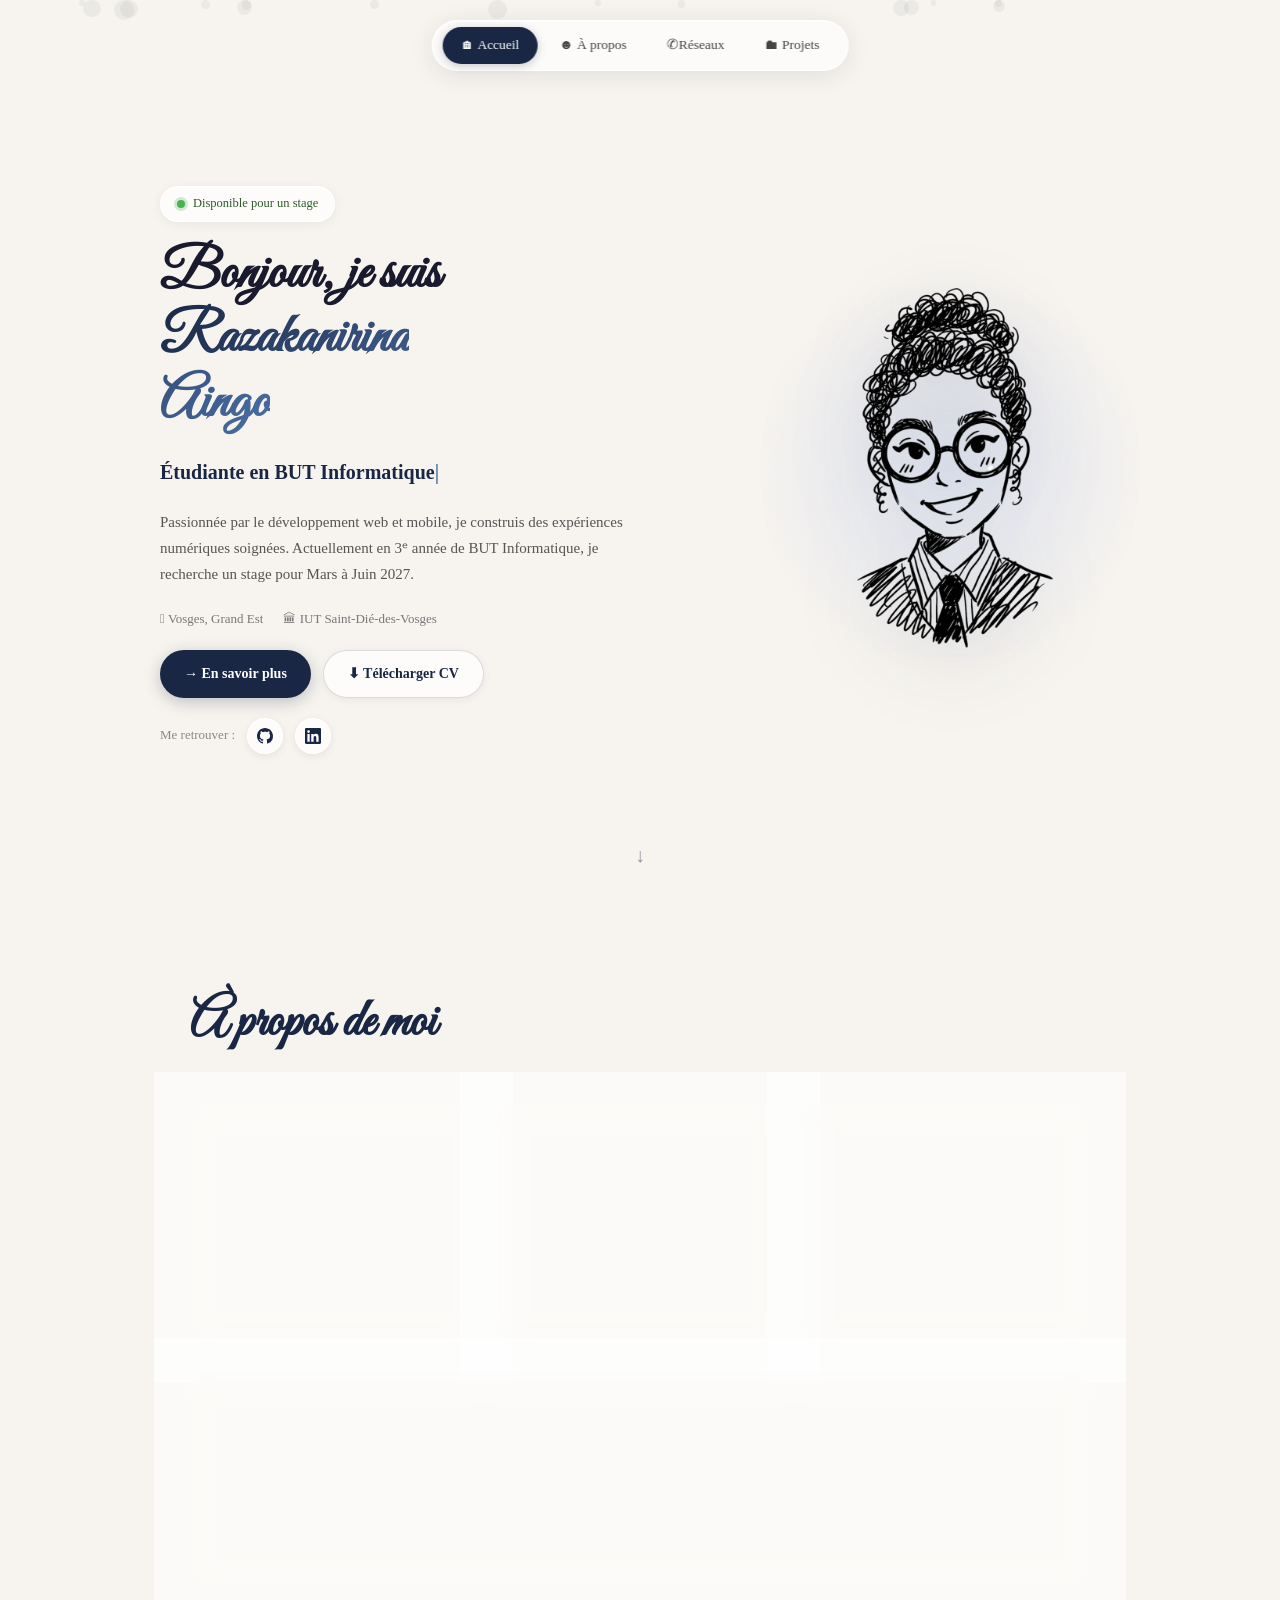
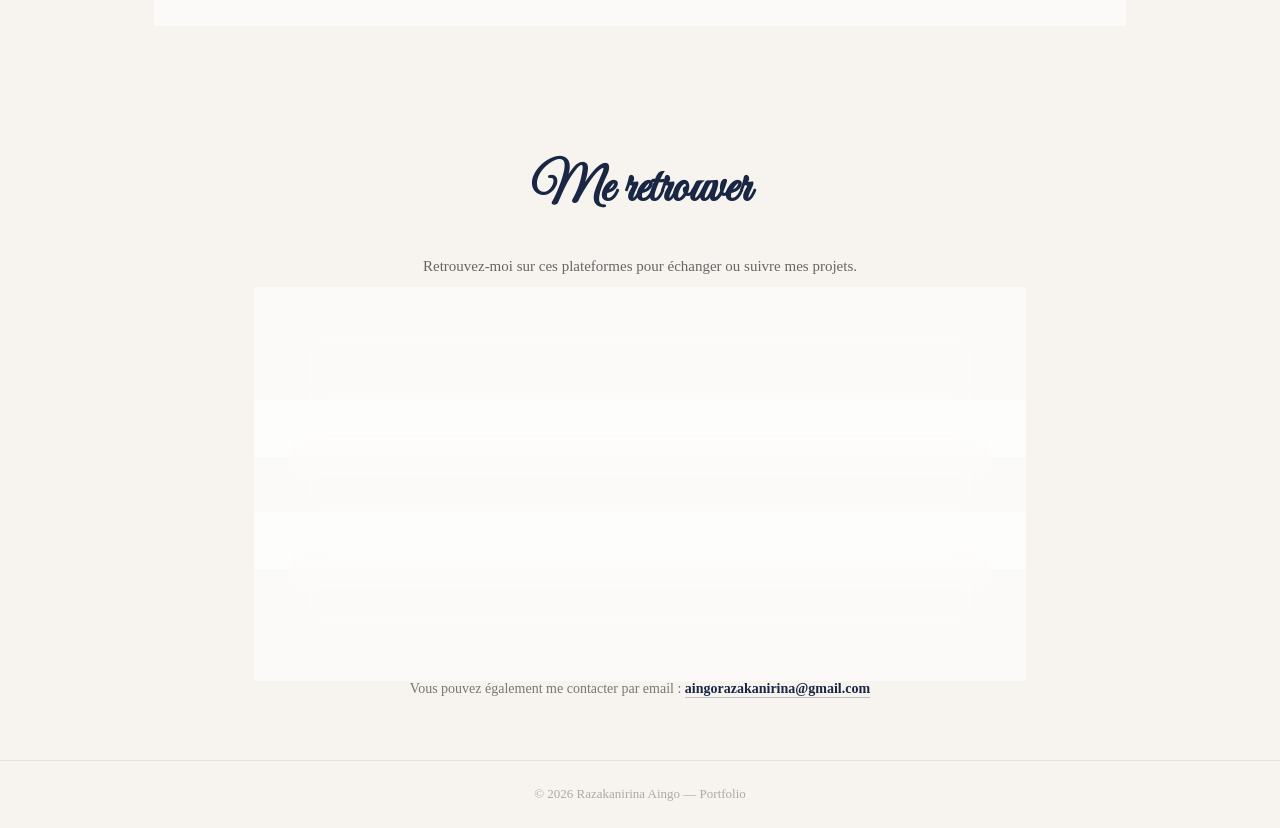
==== index.html @ 1330f1af "first commit" ====
<!DOCTYPE html>
<html lang="fr">
<head>
  <meta charset="UTF-8" />
  <meta name="viewport" content="width=device-width, initial-scale=1.0" />
  <title>Portfolio – Razakanirina Aingo</title>
  <link rel="preconnect" href="https://fonts.googleapis.com" />
  <link rel="preconnect" href="https://fonts.gstatic.com" crossorigin />
  <link href="https://fonts.googleapis.com/css2?family=Great+Vibes&family=Inter:wght@300;400;500;600;700;800&display=swap" rel="stylesheet" />
  <link rel="stylesheet" href="./style.css" />
</head>
<body>


  <!-- ======= NAVBAR pill centrée ======= -->
  <header class="navbar" id="navbar">
    <nav class="nav-pill">
      <a href="#hero"          class="nav-link active">🏠︎ Accueil</a>
      <a href="#presentation"  class="nav-link">☻ À propos</a>
      <a href="#reseaux"   class="nav-link">✆Réseaux</a>
      <a href="projets.html" class="nav-link">🖿 Projets</a>
    </nav>
  </header>

  <!-- ======= HERO ======= -->
  <section class="hero" id="hero">
    <div class="hero-particles" aria-hidden="true"></div>

    <!-- Colonne gauche : texte -->
    <div class="hero-left">
      <div class="hero-badge">
        <span class="badge-dot"></span>
        Disponible pour un stage
      </div>

      <h1 class="hero-title">
        Bonjour, je suis<br>
        <span class="hero-name-highlight">Razakanirina<br>Aingo</span>
      </h1>

      <p class="hero-role">Étudiante en BUT Informatique<span class="cursor-blink">|</span></p>

      <p class="hero-desc">
        Passionnée par le développement web et mobile, je construis des expériences
        numériques soignées. Actuellement en 3ᵉ année de BUT Informatique, je recherche un
        stage pour Mars à Juin 2027.
      </p>

      <div class="hero-meta">
        <span>𖡡 Vosges, Grand Est</span>
        <span>🏛 IUT Saint-Dié-des-Vosges</span>
      </div>

      <div class="hero-actions">
        <a href="#presentation" class="btn btn-primary">→ En savoir plus</a>
        <a href="Aingo_Razakanirina-CV.pdf"  class="btn btn-secondary" download>⬇ Télécharger CV</a>
      </div>

      <div class="hero-socials">
        <span class="socials-label">Me retrouver :</span>
        <a href="https://github.com/" target="_blank" rel="noopener noreferrer" class="social-link" aria-label="GitHub">
          <svg viewBox="0 0 24 24" fill="currentColor"><path d="M12 0C5.37 0 0 5.37 0 12c0 5.31 3.435 9.795 8.205 11.385.6.105.825-.255.825-.57 0-.285-.015-1.23-.015-2.235-3.015.555-3.795-.735-4.035-1.41-.135-.345-.72-1.41-1.23-1.695-.42-.225-1.02-.78-.015-.795.945-.015 1.62.87 1.845 1.23 1.08 1.815 2.805 1.305 3.495.99.105-.78.42-1.305.765-1.605-2.67-.3-5.46-1.335-5.46-5.925 0-1.305.465-2.385 1.23-3.225-.12-.3-.54-1.53.12-3.18 0 0 1.005-.315 3.3 1.23.96-.27 1.98-.405 3-.405s2.04.135 3 .405c2.295-1.56 3.3-1.23 3.3-1.23.66 1.65.24 2.88.12 3.18.765.84 1.23 1.905 1.23 3.225 0 4.605-2.805 5.625-5.475 5.925.435.375.81 1.095.81 2.22 0 1.605-.015 2.895-.015 3.3 0 .315.225.69.825.57A12.02 12.02 0 0 0 24 12c0-6.63-5.37-12-12-12z"/></svg>
        </a>
        <a href="https://www.linkedin.com/" target="_blank" rel="noopener noreferrer" class="social-link" aria-label="LinkedIn">
          <svg viewBox="0 0 24 24" fill="currentColor"><path d="M20.447 20.452h-3.554v-5.569c0-1.328-.027-3.037-1.852-3.037-1.853 0-2.136 1.445-2.136 2.939v5.667H9.351V9h3.414v1.561h.046c.477-.9 1.637-1.85 3.37-1.85 3.601 0 4.267 2.37 4.267 5.455v6.286zM5.337 7.433a2.062 2.062 0 0 1-2.063-2.065 2.064 2.064 0 1 1 2.063 2.065zm1.782 13.019H3.555V9h3.564v11.452zM22.225 0H1.771C.792 0 0 .774 0 1.729v20.542C0 23.227.792 24 1.771 24h20.451C23.2 24 24 23.227 24 22.271V1.729C24 .774 23.2 0 22.222 0h.003z"/></svg>
        </a>
      </div>
    </div>

    <!-- Colonne droite : illustration -->
    <div class="hero-right">
      <div class="hero-illustration">
        <div class="illustration-glow"></div>
        <img
          src="assets/images/avatar.png"
          alt="Illustration de Razakanirina Aingo"
          class="hero-img"
          onerror="this.style.display='none'; document.querySelector('.illustration-fallback').style.display='flex';"
        />
        <div class="illustration-fallback">
          <span>R</span>
        </div>
      </div>
    </div>

    <!-- Flèche scroll -->
    <a href="#presentation" class="hero-scroll-cta" aria-label="Défiler vers la présentation">↓</a>
  </section>

  <!-- ======= PRÉSENTATION ======= -->
  <section class="section-presentation" id="presentation">
    <div class="section-inner reveal">
      <h2 class="section-title">À propos de moi</h2>
      <div class="about-grid">
        <div class="about-card glass">
          <div class="about-card-icon">🕮</div>
          <h3>Formation</h3>
          <p>3ᵉ année de BUT Informatique à l'IUT de Saint-Dié-des-Vosges. Je recherche un stage pour Mars à Juin 2027.</p>
        </div>
        <div class="about-card glass">
          <div class="about-card-icon">🖳</div>
          <h3>Tech</h3>
          <p>PHP · Symfony · MySQL · Docker · Kotlin · JavaScript · Flutter · Java · Git</p>
        </div>
        <div class="about-card glass">
          <div class="about-card-icon">☆</div>
          <h3>Passions</h3>
          <p>Musique, danse, lecture et créations au crochet. La créativité que j'exprime dans mes loisirs nourrit aussi mon approche du dev.</p>
        </div>
      </div>

      <div class="about-text glass">
        <p>
          Je suis une jeune étudiante qui a décidé de poursuivre ses études dans le domaine de
          l'Informatique et de suivre le cursus BUT (3 ans). Ce choix découle surtout d'une envie
          de découvrir ce domaine intriguant et fascinant à la fois.
        </p>
        <p>
          En effet, c'est la principale source des différentes évolutions que l'on observe aujourd'hui.
          Maîtriser l'informatique représente pour moi un précieux avantage. Professionnellement,
          j'envisage de m'orienter dans le développement web en y améliorant mes compétences
          au cours des années de BUT.
        </p>
      </div>
    </div>
  </section>

    <!-- ======= RÉSEAUX ======= -->
  <section class="section-reseaux" id="reseaux">
    <div class="reseaux-inner reveal">

      <h2 class="section-title">Me retrouver</h2>
      <p class="reseaux-subtitle">Retrouvez-moi sur ces plateformes pour échanger ou suivre mes projets.</p>

      <div class="reseaux-grid">

        <!-- GitHub -->
        <a href="https://github.com/Razaka153-Nirina" class="reseau-card glass" target="_blank" rel="noopener" aria-label="GitHub">
          <div class="reseau-icon">
            <svg viewBox="0 0 24 24" fill="currentColor"><path d="M12 0C5.37 0 0 5.37 0 12c0 5.31 3.435 9.795 8.205 11.385.6.105.825-.255.825-.57 0-.285-.015-1.23-.015-2.235-3.015.555-3.795-.735-4.035-1.41-.135-.345-.72-1.41-1.23-1.695-.42-.225-1.02-.78-.015-.795.945-.015 1.62.87 1.845 1.23 1.08 1.815 2.805 1.305 3.495.99.105-.78.42-1.305.765-1.605-2.67-.3-5.46-1.335-5.46-5.925 0-1.305.465-2.385 1.23-3.225-.12-.3-.54-1.53.12-3.18 0 0 1.005-.315 3.3 1.23.96-.27 1.98-.405 3-.405s2.04.135 3 .405c2.295-1.56 3.3-1.23 3.3-1.23.66 1.65.24 2.88.12 3.18.765.84 1.23 1.905 1.23 3.225 0 4.605-2.805 5.625-5.475 5.925.435.375.81 1.095.81 2.22 0 1.605-.015 2.895-.015 3.3 0 .315.225.69.825.57A12.02 12.02 0 0 0 24 12c0-6.63-5.37-12-12-12z"/></svg>
          </div>
          <div class="reseau-info">
            <span class="reseau-name">GitHub</span>
            <span class="reseau-desc">Mes projets &amp; contributions open source</span>
          </div>
          <span class="reseau-arrow">→</span>
        </a>

        <!-- LinkedIn -->
        <a href="https://www.linkedin.com/in/aingo-razakanirina-4468b132b/" class="reseau-card glass" target="_blank" rel="noopener" aria-label="LinkedIn">
          <div class="reseau-icon reseau-icon--linkedin">
            <svg viewBox="0 0 24 24" fill="currentColor"><path d="M20.447 20.452h-3.554v-5.569c0-1.328-.027-3.037-1.852-3.037-1.853 0-2.136 1.445-2.136 2.939v5.667H9.351V9h3.414v1.561h.046c.477-.9 1.637-1.85 3.37-1.85 3.601 0 4.267 2.37 4.267 5.455v6.286zM5.337 7.433a2.062 2.062 0 0 1-2.063-2.065 2.064 2.064 0 1 1 2.063 2.065zm1.782 13.019H3.555V9h3.564v11.452zM22.225 0H1.771C.792 0 0 .774 0 1.729v20.542C0 23.227.792 24 1.771 24h20.451C23.2 24 24 23.227 24 22.271V1.729C24 .774 23.2 0 22.222 0h.003z"/></svg>
          </div>
          <div class="reseau-info">
            <span class="reseau-name">LinkedIn</span>
            <span class="reseau-desc">Mon parcours professionnel </span>
          </div>
          <span class="reseau-arrow">→</span>
        </a>

        <!-- Youtube -->
        <a href="https://www.youtube.com/@aingorazaka" class="reseau-card glass" target="_blank" rel="noopener" aria-label="Youtube">
          <div class="reseau-icon reseau-icon--youtube">
            <svg viewBox="0 0 24 24" fill="currentColor"><path d="M23.498 6.186a3.016 3.016 0 0 0-2.122-2.135C19.505 3.5 12 3.5 12 3.5s-7.505 0-9.376.551A3.016 3.016 0 0 0 .502 6.186 31.35 31.35 0 0 0 0 12a31.35 31.35 0 0 0 .502 5.814 3.016 3.016 0 0 0 2.122 2.135C4.495 20.5 12 20.5 12 20.5s7.505 0 9.376-.551a3.016 3.016 0 0 0 2.122-2.135A31.35 31.35 0 0 0 24 12a31.35 31.35 0 0 0-.502-5.814zM9.545 15.568V8.432L15.818 12l-6.273 3.568z"></path></svg>
            <span class="reseau-name">Youtube</span>
            <span class="reseau-desc">Mes démos de projets</span>
          </div>
          <span class="reseau-arrow">→</span>
        </a>

      </div>

      <p class="reseaux-contact">
        Vous pouvez également me contacter par email :
        <a href="mailto:aingorazakanirina@gmail.com" class="reseaux-email">aingorazakanirina@gmail.com</a>
      </p>

    </div>
  </section>

  <!-- ======= FOOTER ======= -->
  <footer class="footer">
    <div class="footer-inner">
      <p>&copy; 2026 Razakanirina Aingo — Portfolio</p>
    </div>
  </footer>

  <script src="./main.js"></script>
</body>
</html>
---- style.css ----
/* =============================================
   RESET & BASE
   ============================================= */
*, *::before, *::after { box-sizing: border-box; margin: 0; padding: 0; }

html { scroll-behavior: smooth; }

body {
  font-family: 'Times New Roman', Times, serif;
  background-color: #f7f4ef;
  color: #1a1a2e;
  line-height: 1.7;
  min-height: 100vh;
  overflow-x: hidden;
}

/* =============================================
   NAVBAR — pill centrée glassmorphism
   ============================================= */
.navbar {
  position: fixed;
  top: 20px; left: 50%;
  transform: translateX(-50%);
  z-index: 200;
  animation: nav-appear 0.6s ease 0.2s both;
}

@keyframes nav-appear {
  from { opacity: 0; transform: translateX(-50%) translateY(-12px); }
  to   { opacity: 1; transform: translateX(-50%) translateY(0); }
}

.nav-pill {
  display: flex;
  align-items: center;
  gap: 4px;
  background: rgba(255,255,255,0.65);
  backdrop-filter: blur(16px);
  -webkit-backdrop-filter: blur(16px);
  border: 1px solid rgba(255,255,255,0.8);
  border-radius: 50px;
  padding: 6px 10px;
  box-shadow: 0 4px 24px rgba(26,39,68,0.10),
              0 1px 0 rgba(255,255,255,0.6) inset;
}

.nav-link {
  position: relative;
  color: #444;
  text-decoration: none;
  font-size: 13.5px;
  font-weight: 500;
  padding: 7px 18px;
  border-radius: 40px;
  transition: color 0.2s, background 0.2s;
  white-space: nowrap;
}

.nav-link:hover { color: #1a2744; background: rgba(26,39,68,0.06); }

.nav-link.active {
  background: #1a2744;
  color: #ffffff;
  box-shadow: 0 2px 8px rgba(26,39,68,0.25);
}

/* =============================================
   HERO — deux colonnes
   ============================================= */
.hero {
  position: relative;
  min-height: 100vh;
  display: flex;
  align-items: center;
  justify-content: center;
  gap: 60px;
  padding: 100px 8% 60px;
  z-index: 1;
  overflow: hidden;
}

.hero-particles {
  position: absolute;
  inset: 0;
  pointer-events: none;
  overflow: hidden;
}

.particle {
  position: absolute;
  border-radius: 50%;
  background: rgba(26,39,68,0.05);
  animation: float-p linear infinite;
}

@keyframes float-p {
  0%   { transform: translateY(100vh); opacity: 0; }
  10%  { opacity: 1; }
  90%  { opacity: 1; }
  100% { transform: translateY(-120px); opacity: 0; }
}

/* --- Colonne gauche --- */
.hero-left {
  flex: 1;
  max-width: 560px;
  display: flex;
  flex-direction: column;
  gap: 20px;
  z-index: 1;
}

/* Badge disponible */
.hero-badge {
  display: inline-flex;
  align-items: center;
  gap: 8px;
  background: rgba(255,255,255,0.7);
  backdrop-filter: blur(10px);
  border: 1px solid rgba(255,255,255,0.9);
  border-radius: 40px;
  padding: 6px 16px;
  font-size: 12.5px;
  font-weight: 500;
  color: #2d5a27;
  box-shadow: 0 2px 12px rgba(0,0,0,0.06);
  width: fit-content;
  animation: fade-up 0.7s ease 0.3s both;
}

.badge-dot {
  width: 8px; height: 8px;
  background: #4caf50;
  border-radius: 50%;
  box-shadow: 0 0 0 3px rgba(76,175,80,0.25);
  animation: pulse-dot 2s infinite;
}

@keyframes pulse-dot {
  0%, 100% { box-shadow: 0 0 0 3px rgba(76,175,80,0.25); }
  50%       { box-shadow: 0 0 0 6px rgba(76,175,80,0.1); }
}

/* Grand titre */
.hero-title {
  font-family: 'Genty', 'Great Vibes', 'Times New Roman', Times, serif;
  font-size: clamp(32px, 5vw, 56px);
  font-weight: 700;
  line-height: 1.15;
  color: #1a1a2e;
  animation: fade-up 0.7s ease 0.45s both;
}

.hero-name-highlight {
  background: linear-gradient(135deg, #1a2744 0%, #4a6fa5 100%);
  -webkit-background-clip: text;
  -webkit-text-fill-color: transparent;
  background-clip: text;
}

/* Rôle avec curseur clignotant */
.hero-role {
  font-size: 20px;
  font-weight: 600;
  color: #1a2744;
  animation: fade-up 0.7s ease 0.6s both;
}

.cursor-blink {
  animation: blink 1s step-end infinite;
  color: #4a6fa5;
}

@keyframes blink { 0%,100% { opacity:1; } 50% { opacity:0; } }

/* Description */
.hero-desc {
  font-size: 15px;
  color: #555;
  line-height: 1.75;
  max-width: 480px;
  animation: fade-up 0.7s ease 0.75s both;
}

/* Meta infos */
.hero-meta {
  display: flex;
  gap: 20px;
  flex-wrap: wrap;
  font-size: 13px;
  color: #777;
  animation: fade-up 0.7s ease 0.85s both;
}

/* Boutons */
.hero-actions {
  display: flex;
  gap: 12px;
  flex-wrap: wrap;
  animation: fade-up 0.7s ease 0.95s both;
}

.btn {
  display: inline-flex;
  align-items: center;
  gap: 6px;
  padding: 11px 24px;
  border-radius: 40px;
  font-size: 14px;
  font-weight: 600;
  text-decoration: none;
  transition: transform 0.2s, box-shadow 0.2s;
}

.btn:hover { transform: translateY(-2px); }

.btn-primary {
  background: #1a2744;
  color: #fff;
  box-shadow: 0 4px 16px rgba(26,39,68,0.25);
}

.btn-primary:hover { box-shadow: 0 8px 24px rgba(26,39,68,0.35); }

.btn-secondary {
  background: rgba(255,255,255,0.7);
  backdrop-filter: blur(10px);
  border: 1px solid rgba(26,39,68,0.15);
  color: #1a2744;
  box-shadow: 0 2px 10px rgba(0,0,0,0.06);
}

.btn-secondary:hover { box-shadow: 0 6px 20px rgba(0,0,0,0.1); }

/* Réseaux sociaux */
.hero-socials {
  display: flex;
  align-items: center;
  gap: 12px;
  animation: fade-up 0.7s ease 1.05s both;
}

.socials-label { font-size: 13px; color: #888; }

.social-link {
  display: flex;
  align-items: center;
  justify-content: center;
  width: 36px; height: 36px;
  background: rgba(255,255,255,0.7);
  backdrop-filter: blur(8px);
  border: 1px solid rgba(255,255,255,0.9);
  border-radius: 50%;
  color: #1a2744;
  transition: transform 0.2s, box-shadow 0.2s;
  box-shadow: 0 2px 8px rgba(0,0,0,0.08);
}

.social-link svg { width: 16px; height: 16px; }
.social-link:hover { transform: translateY(-3px); box-shadow: 0 6px 16px rgba(0,0,0,0.14); }

/* --- Colonne droite : illustration --- */
.hero-right {
  flex: 0 0 auto;
  display: flex;
  align-items: center;
  justify-content: center;
  z-index: 1;
  animation: fade-up 0.9s ease 0.5s both;
}

.hero-illustration {
  position: relative;
  width: 340px; height: 400px;
  display: flex;
  align-items: center;
  justify-content: center;
}

.illustration-glow {
  position: absolute;
  inset: -20px;
  background: radial-gradient(circle at center, rgba(200,212,240,0.5) 0%, transparent 70%);
  border-radius: 50%;
  animation: glow-pulse 4s ease-in-out infinite alternate;
}

@keyframes glow-pulse {
  0%   { transform: scale(0.95); opacity: 0.6; }
  100% { transform: scale(1.05); opacity: 1; }
}

.hero-img {
  position: relative;
  width: 100%; height: 100%;
  object-fit: contain;
  z-index: 1;
  filter: drop-shadow(0 20px 40px rgba(26,39,68,0.15));
  animation: float-img 6s ease-in-out infinite alternate;
}

@keyframes float-img {
  0%   { transform: translateY(0); }
  100% { transform: translateY(-14px); }
}

.illustration-fallback {
  display: none;
  width: 220px; height: 220px;
  background: linear-gradient(135deg, #c8d4f0, #a8b8e0);
  border-radius: 50%;
  align-items: center;
  justify-content: center;
  font-size: 72px;
  font-weight: 800;
  color: #1a2744;
  z-index: 1;
}

/* Flèche scroll */
.hero-scroll-cta {
  position: absolute;
  bottom: 28px; left: 50%;
  transform: translateX(-50%);
  font-size: 20px;
  color: #1a2744;
  text-decoration: none;
  opacity: 0;
  animation: scroll-appear 0.6s ease 1.3s forwards,
             bounce 2s 1.9s infinite;
  transition: opacity 0.3s;
}

@keyframes scroll-appear { to { opacity: 0.45; } }
@keyframes bounce {
  0%,100% { transform: translateX(-50%) translateY(0); }
  50%      { transform: translateX(-50%) translateY(8px); }
}

/* =============================================
   ANIMATION GÉNÉRIQUE
   ============================================= */
@keyframes fade-up {
  from { opacity: 0; transform: translateY(24px); }
  to   { opacity: 1; transform: translateY(0); }
}

/* =============================================
   GLASSMORPHISM utility
   ============================================= */
.glass {
  background: rgba(255,255,255,0.55);
  backdrop-filter: blur(14px);
  -webkit-backdrop-filter: blur(14px);
  border: 1px solid rgba(255,255,255,0.75);
  box-shadow: 0 4px 24px rgba(26,39,68,0.07),
              0 1px 0 rgba(255,255,255,0.5) inset;
}

/* =============================================
   SECTION PRÉSENTATION
   ============================================= */
.section-presentation {
  position: relative;
  z-index: 1;
  padding: 80px 8%;
  min-height: 60vh;
  display: flex;
  align-items: flex-start;
  justify-content: center;
}

.section-inner {
  max-width: 900px;
  width: 100%;
}

/* Révélation scroll */
.reveal {
  opacity: 0;
  transform: translateY(36px);
  transition: opacity 0.75s cubic-bezier(0.22,1,0.36,1),
              transform 0.75s cubic-bezier(0.22,1,0.36,1);
}

.reveal.visible { opacity: 1; transform: translateY(0); }

.section-title {
  font-family: 'Great Vibes', cursive;
  font-size: 52px;
  color: #1a2744;
  margin-bottom: 36px;
}

/* Grille de 3 cartes */
.about-grid {
  display: grid;
  grid-template-columns: repeat(3, 1fr);
  gap: 20px;
  margin-bottom: 28px;
}

.about-card {
  border-radius: 18px;
  padding: 28px 24px;
  transition: transform 0.25s, box-shadow 0.25s;
}

.about-card:hover {
  transform: translateY(-4px);
  box-shadow: 0 12px 32px rgba(26,39,68,0.12);
}

.about-card-icon { font-size: 28px; margin-bottom: 10px; }
.about-card h3 { font-size: 15px; font-weight: 700; margin-bottom: 8px; color: #1a2744; }
.about-card p  { font-size: 13.5px; color: #555; line-height: 1.65; }

/* Texte long */
.about-text {
  border-radius: 18px;
  padding: 32px 36px;
}

.about-text p {
  font-size: 15px;
  color: #444;
  line-height: 1.8;
  margin-bottom: 14px;
}

.about-text p:last-child { margin-bottom: 0; }

/* =============================================
   SECTION RÉSEAUX
   ============================================= */
.section-reseaux {
  position: relative;
  z-index: 1;
  padding: 80px 8% 60px;
  display: flex;
  justify-content: center;
}

.reseaux-inner {
  max-width: 700px;
  width: 100%;
  text-align: center;
}

.reseaux-subtitle {
  font-size: 15px;
  color: #666;
  margin-bottom: 40px;
  margin-top: -16px;
}

.reseaux-grid {
  display: flex;
  flex-direction: column;
  gap: 16px;
  margin-bottom: 36px;
}

/* Carte réseau */
.reseau-card {
  display: flex;
  align-items: center;
  gap: 20px;
  padding: 22px 28px;
  border-radius: 18px;
  text-decoration: none;
  color: #1a1a2e;
  transition: transform 0.25s cubic-bezier(0.22,1,0.36,1),
              box-shadow 0.25s ease;
}

.reseau-card:hover {
  transform: translateY(-4px) translateX(4px);
  box-shadow: 0 16px 40px rgba(26,39,68,0.13);
}

.reseau-card:hover .reseau-arrow {
  transform: translateX(5px);
  opacity: 1;
}

/* Icône réseau */
.reseau-icon {
  flex-shrink: 0;
  width: 50px; height: 50px;
  border-radius: 14px;
  background: #1a2744;
  display: flex;
  align-items: center;
  justify-content: center;
  color: #fff;
}

.reseau-icon svg { width: 24px; height: 24px; }

.reseau-icon--linkedin { background: #0077b5; }

/* Texte */
.reseau-info {
  flex: 1;
  text-align: left;
  display: flex;
  flex-direction: column;
  gap: 3px;
}

.reseau-name {
  font-size: 15px;
  font-weight: 700;
  color: #1a1a2e;
}

.reseau-desc {
  font-size: 13px;
  color: #888;
}

/* Flèche */
.reseau-arrow {
  font-size: 18px;
  color: #1a2744;
  opacity: 0.35;
  transition: transform 0.25s ease, opacity 0.25s ease;
}

/* Email de contact */
.reseaux-contact {
  font-size: 14px;
  color: #777;
}

.reseaux-email {
  color: #1a2744;
  font-weight: 600;
  text-decoration: none;
  border-bottom: 1.5px solid rgba(26,39,68,0.25);
  padding-bottom: 1px;
  transition: border-color 0.2s, color 0.2s;
}

.reseaux-email:hover {
  color: #4a6fa5;
  border-color: #4a6fa5;
}

/* =============================================
   FOOTER MIS À JOUR
   ============================================= */
.footer {
  position: relative;
  z-index: 1;
  padding: 22px 8%;
  border-top: 1px solid rgba(26,39,68,0.08);
}

.footer-inner {
  display: flex;
  align-items: center;
  justify-content: center;
  gap: 12px;
  flex-wrap: wrap;
  font-size: 13px;
  color: #aaa;
}

.footer-name { font-weight: 600; color: #666; }

.footer-sep { opacity: 0.4; }

.footer-socials {
  display: flex;
  gap: 8px;
}

.footer-social-link {
  display: flex;
  align-items: center;
  justify-content: center;
  width: 28px; height: 28px;
  border-radius: 50%;
  background: rgba(26,39,68,0.07);
  color: #555;
  transition: background 0.2s, color 0.2s, transform 0.2s;
  cursor: none;
}

.footer-social-link svg { width: 13px; height: 13px; }

.footer-social-link:hover {
  background: #1a2744;
  color: #fff;
  transform: translateY(-2px);
}

/* Responsive réseaux */
@media (max-width: 768px) {
  .section-reseaux { padding: 60px 6% 40px; }
  .reseau-card { padding: 18px 20px; gap: 14px; }
  .footer-inner { gap: 8px; }
}


/* =============================================
   RESPONSIVE MOBILE
   ============================================= */
@media (max-width: 768px) {
  .navbar { top: 12px; width: 95%; }
  .nav-pill { gap: 2px; padding: 4px 8px; }
  .nav-link { font-size: 12px; padding: 6px 10px; }

  .hero {
    flex-direction: column-reverse;
    padding: 120px 6% 60px;
    gap: 32px;
    text-align: center;
  }

  .hero-badge, .hero-meta, .hero-socials { justify-content: center; }
  .hero-actions { justify-content: center; }

  .hero-illustration { width: 240px; height: 280px; }

  .about-grid { grid-template-columns: 1fr; }

  .section-presentation { padding: 60px 6%; }
  .about-text { padding: 24px 20px; }
}

@media (prefers-reduced-motion: reduce) {
  *, *::before, *::after { animation: none !important; transition: none !important; }
  .reveal { opacity: 1; transform: none; }
}
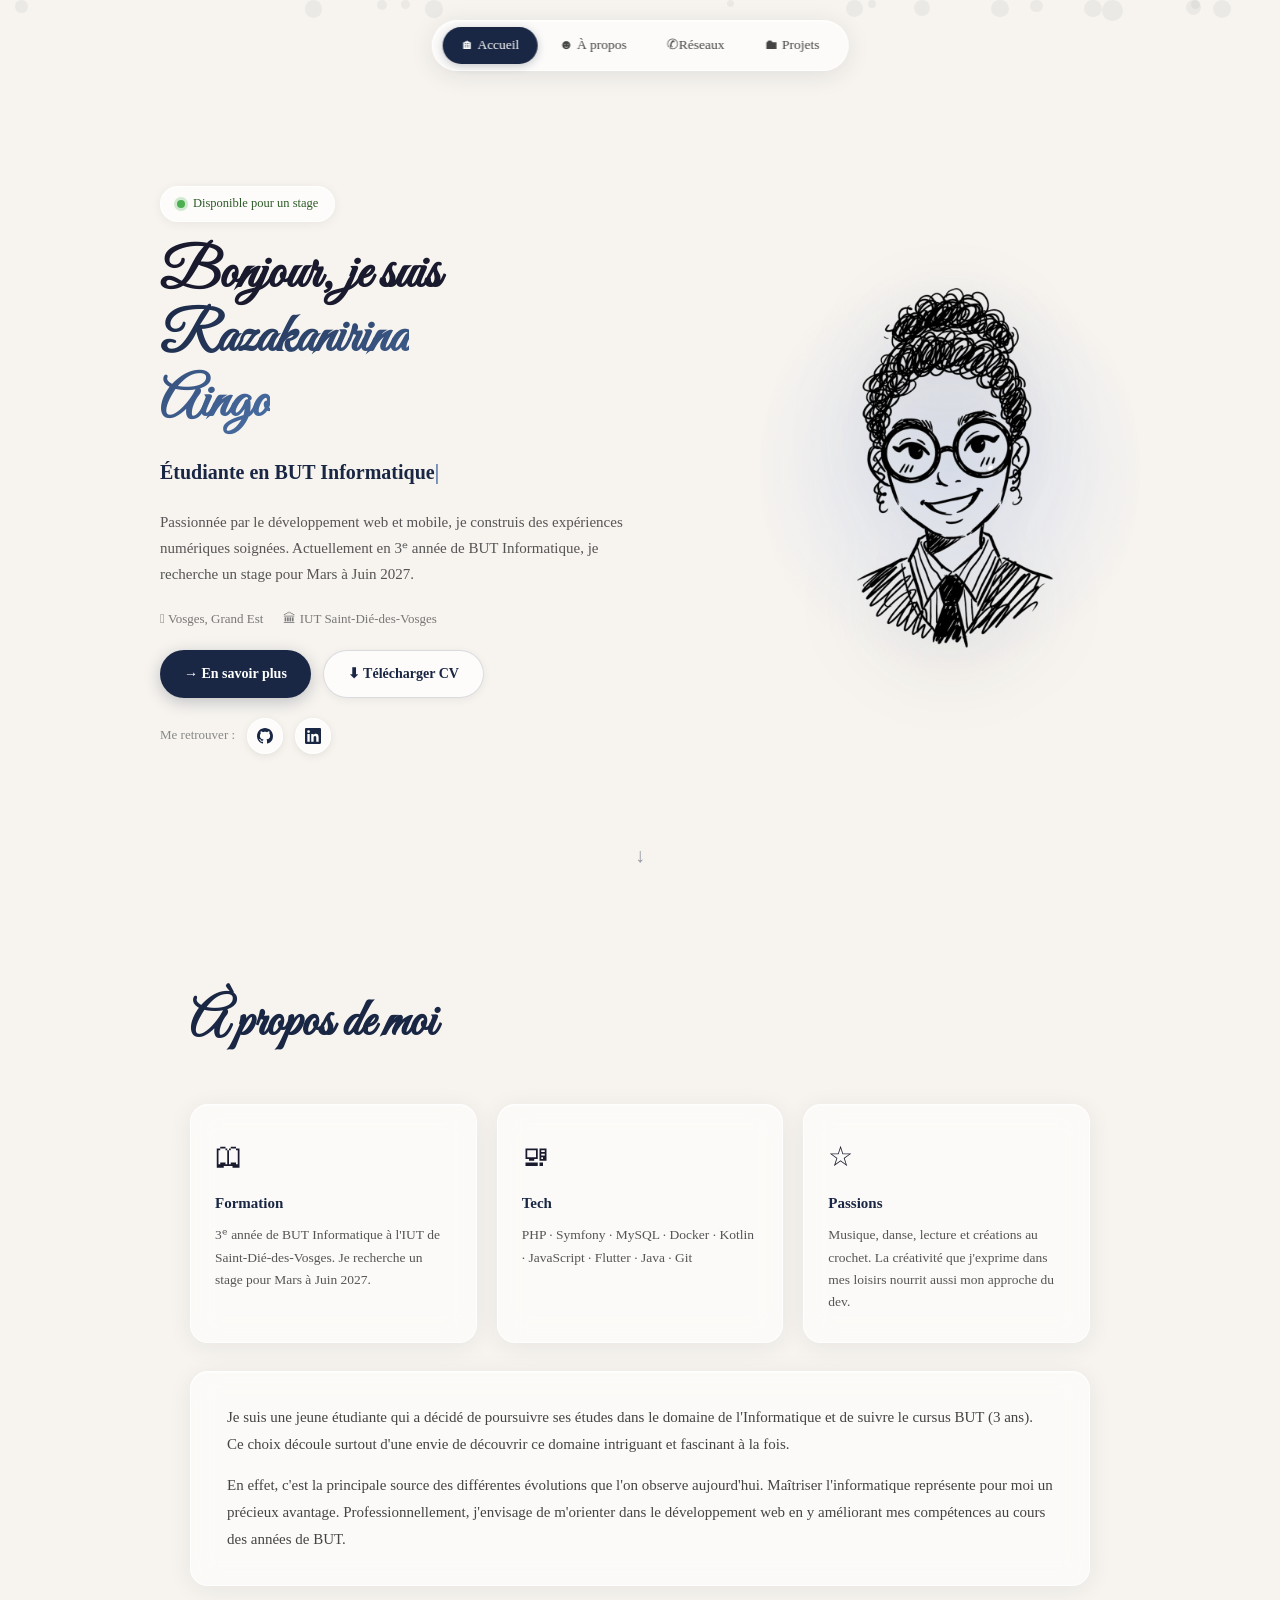
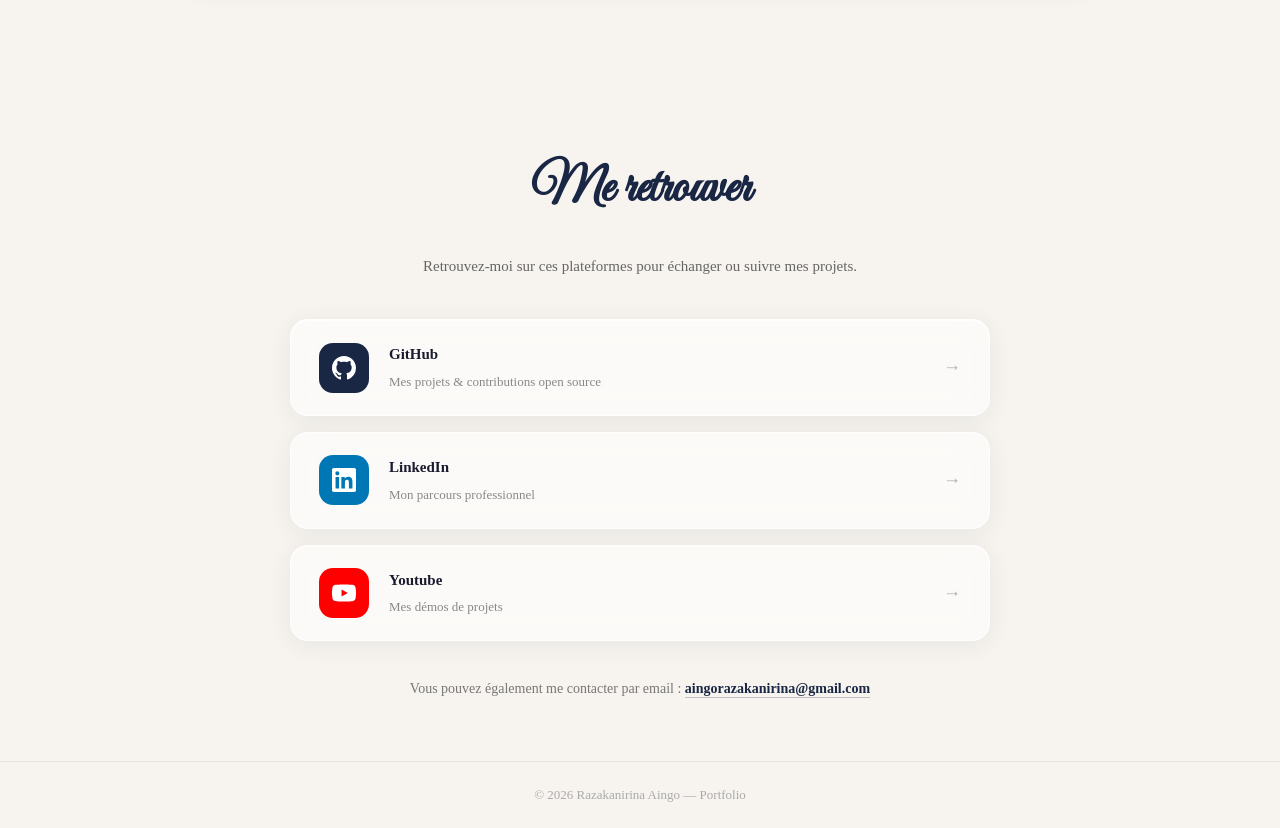
==== commit 23760279: "description sur les projets" ====
--- a/index.html
+++ b/index.html
@@ -158,18 +158,21 @@
           <span class="reseau-arrow">→</span>
         </a>
 
-        <!-- Youtube -->
-        <a href="https://www.youtube.com/@aingorazaka" class="reseau-card glass" target="_blank" rel="noopener" aria-label="Youtube">
-          <div class="reseau-icon reseau-icon--youtube">
-            <svg viewBox="0 0 24 24" fill="currentColor"><path d="M23.498 6.186a3.016 3.016 0 0 0-2.122-2.135C19.505 3.5 12 3.5 12 3.5s-7.505 0-9.376.551A3.016 3.016 0 0 0 .502 6.186 31.35 31.35 0 0 0 0 12a31.35 31.35 0 0 0 .502 5.814 3.016 3.016 0 0 0 2.122 2.135C4.495 20.5 12 20.5 12 20.5s7.505 0 9.376-.551a3.016 3.016 0 0 0 2.122-2.135A31.35 31.35 0 0 0 24 12a31.35 31.35 0 0 0-.502-5.814zM9.545 15.568V8.432L15.818 12l-6.273 3.568z"></path></svg>
-            <span class="reseau-name">Youtube</span>
-            <span class="reseau-desc">Mes démos de projets</span>
-          </div>
-          <span class="reseau-arrow">→</span>
-        </a>
+          <!-- Youtube -->
+          <a href="https://www.youtube.com/@aingorazaka" class="reseau-card glass youtube" target="_blank" rel="noopener" aria-label="Youtube">
+            <div class="reseau-icon reseau-icon--youtube">
+              <svg viewBox="0 0 24 24" fill="currentColor">
+                <path d="M23.498 6.186a3.016 3.016 0 0 0-2.122-2.135C19.505 3.5 12 3.5 12 3.5s-7.505 0-9.376.551A3.016 3.016 0 0 0 .502 6.186 31.35 31.35 0 0 0 0 12a31.35 31.35 0 0 0 .502 5.814 3.016 3.016 0 0 0 2.122 2.135C4.495 20.5 12 20.5 12 20.5s7.505 0 9.376-.551a3.016 3.016 0 0 0 2.122-2.135A31.35 31.35 0 0 0 24 12a31.35 31.35 0 0 0-.502-5.814zM9.545 15.568V8.432L15.818 12l-6.273 3.568z"></path>
+              </svg>
+            </div>
+            <div class="reseau-info">
+              <span class="reseau-name">Youtube</span>
+              <span class="reseau-desc">Mes démos de projets</span>
+            </div>
+            <span class="reseau-arrow">→</span>
+          </a>
 
       </div>
-
       <p class="reseaux-contact">
         Vous pouvez également me contacter par email :
         <a href="mailto:aingorazakanirina@gmail.com" class="reseaux-email">aingorazakanirina@gmail.com</a>
--- a/style.css
+++ b/style.css
@@ -499,6 +499,7 @@
 .reseau-icon svg { width: 24px; height: 24px; }
 
 .reseau-icon--linkedin { background: #0077b5; }
+.reseau-icon--youtube { background: #ff0000; }
 
 /* Texte */
 .reseau-info {
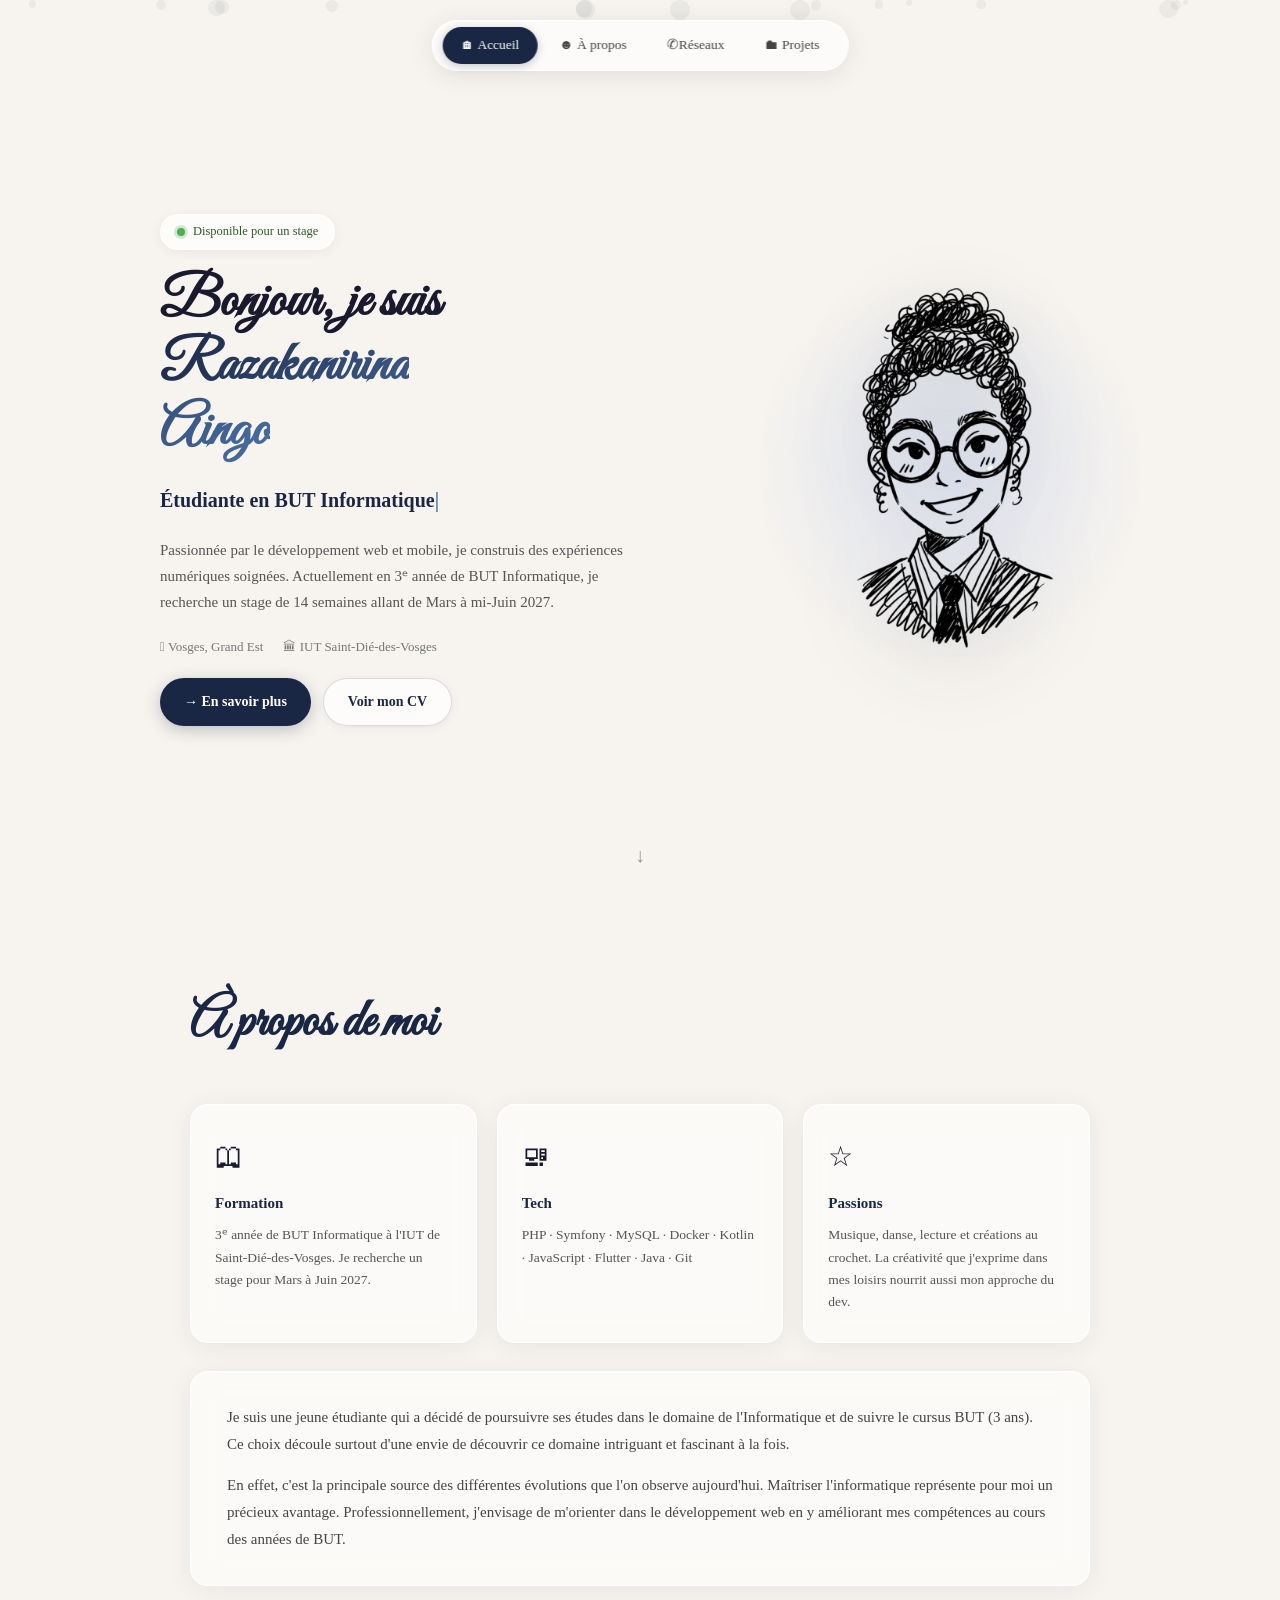
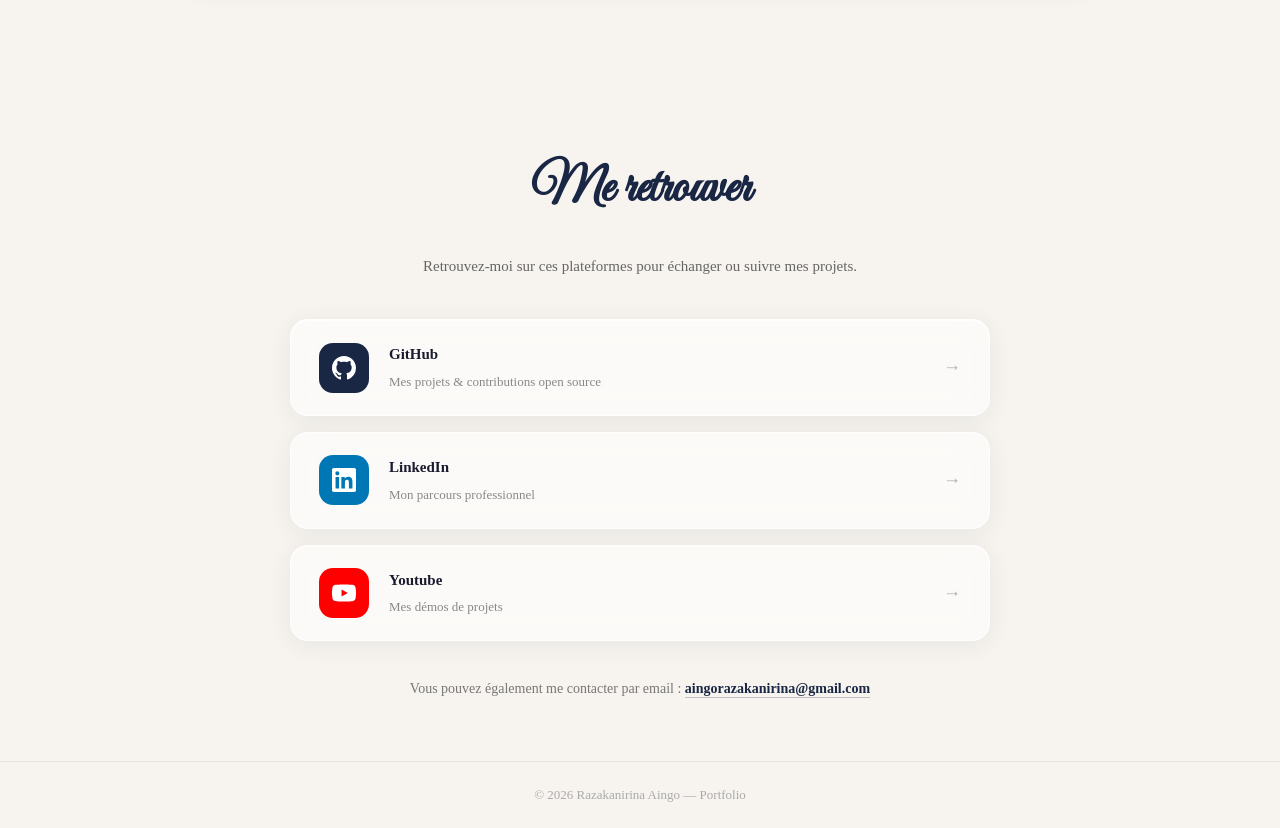
==== commit 2564869b: "Lien CV" ====
--- a/index.html
+++ b/index.html
@@ -43,7 +43,7 @@
       <p class="hero-desc">
         Passionnée par le développement web et mobile, je construis des expériences
         numériques soignées. Actuellement en 3ᵉ année de BUT Informatique, je recherche un
-        stage pour Mars à Juin 2027.
+        stage de 14 semaines allant de Mars à mi-Juin 2027.
       </p>
 
       <div class="hero-meta">
@@ -53,17 +53,7 @@
 
       <div class="hero-actions">
         <a href="#presentation" class="btn btn-primary">→ En savoir plus</a>
-        <a href="Aingo_Razakanirina-CV.pdf"  class="btn btn-secondary" download>⬇ Télécharger CV</a>
-      </div>
-
-      <div class="hero-socials">
-        <span class="socials-label">Me retrouver :</span>
-        <a href="https://github.com/" target="_blank" rel="noopener noreferrer" class="social-link" aria-label="GitHub">
-          <svg viewBox="0 0 24 24" fill="currentColor"><path d="M12 0C5.37 0 0 5.37 0 12c0 5.31 3.435 9.795 8.205 11.385.6.105.825-.255.825-.57 0-.285-.015-1.23-.015-2.235-3.015.555-3.795-.735-4.035-1.41-.135-.345-.72-1.41-1.23-1.695-.42-.225-1.02-.78-.015-.795.945-.015 1.62.87 1.845 1.23 1.08 1.815 2.805 1.305 3.495.99.105-.78.42-1.305.765-1.605-2.67-.3-5.46-1.335-5.46-5.925 0-1.305.465-2.385 1.23-3.225-.12-.3-.54-1.53.12-3.18 0 0 1.005-.315 3.3 1.23.96-.27 1.98-.405 3-.405s2.04.135 3 .405c2.295-1.56 3.3-1.23 3.3-1.23.66 1.65.24 2.88.12 3.18.765.84 1.23 1.905 1.23 3.225 0 4.605-2.805 5.625-5.475 5.925.435.375.81 1.095.81 2.22 0 1.605-.015 2.895-.015 3.3 0 .315.225.69.825.57A12.02 12.02 0 0 0 24 12c0-6.63-5.37-12-12-12z"/></svg>
-        </a>
-        <a href="https://www.linkedin.com/" target="_blank" rel="noopener noreferrer" class="social-link" aria-label="LinkedIn">
-          <svg viewBox="0 0 24 24" fill="currentColor"><path d="M20.447 20.452h-3.554v-5.569c0-1.328-.027-3.037-1.852-3.037-1.853 0-2.136 1.445-2.136 2.939v5.667H9.351V9h3.414v1.561h.046c.477-.9 1.637-1.85 3.37-1.85 3.601 0 4.267 2.37 4.267 5.455v6.286zM5.337 7.433a2.062 2.062 0 0 1-2.063-2.065 2.064 2.064 0 1 1 2.063 2.065zm1.782 13.019H3.555V9h3.564v11.452zM22.225 0H1.771C.792 0 0 .774 0 1.729v20.542C0 23.227.792 24 1.771 24h20.451C23.2 24 24 23.227 24 22.271V1.729C24 .774 23.2 0 22.222 0h.003z"/></svg>
-        </a>
+        <a href="assets/Aingo_Razakanirina-CV.pdf" class="btn btn-secondary" download> Voir mon CV</a>
       </div>
     </div>
 
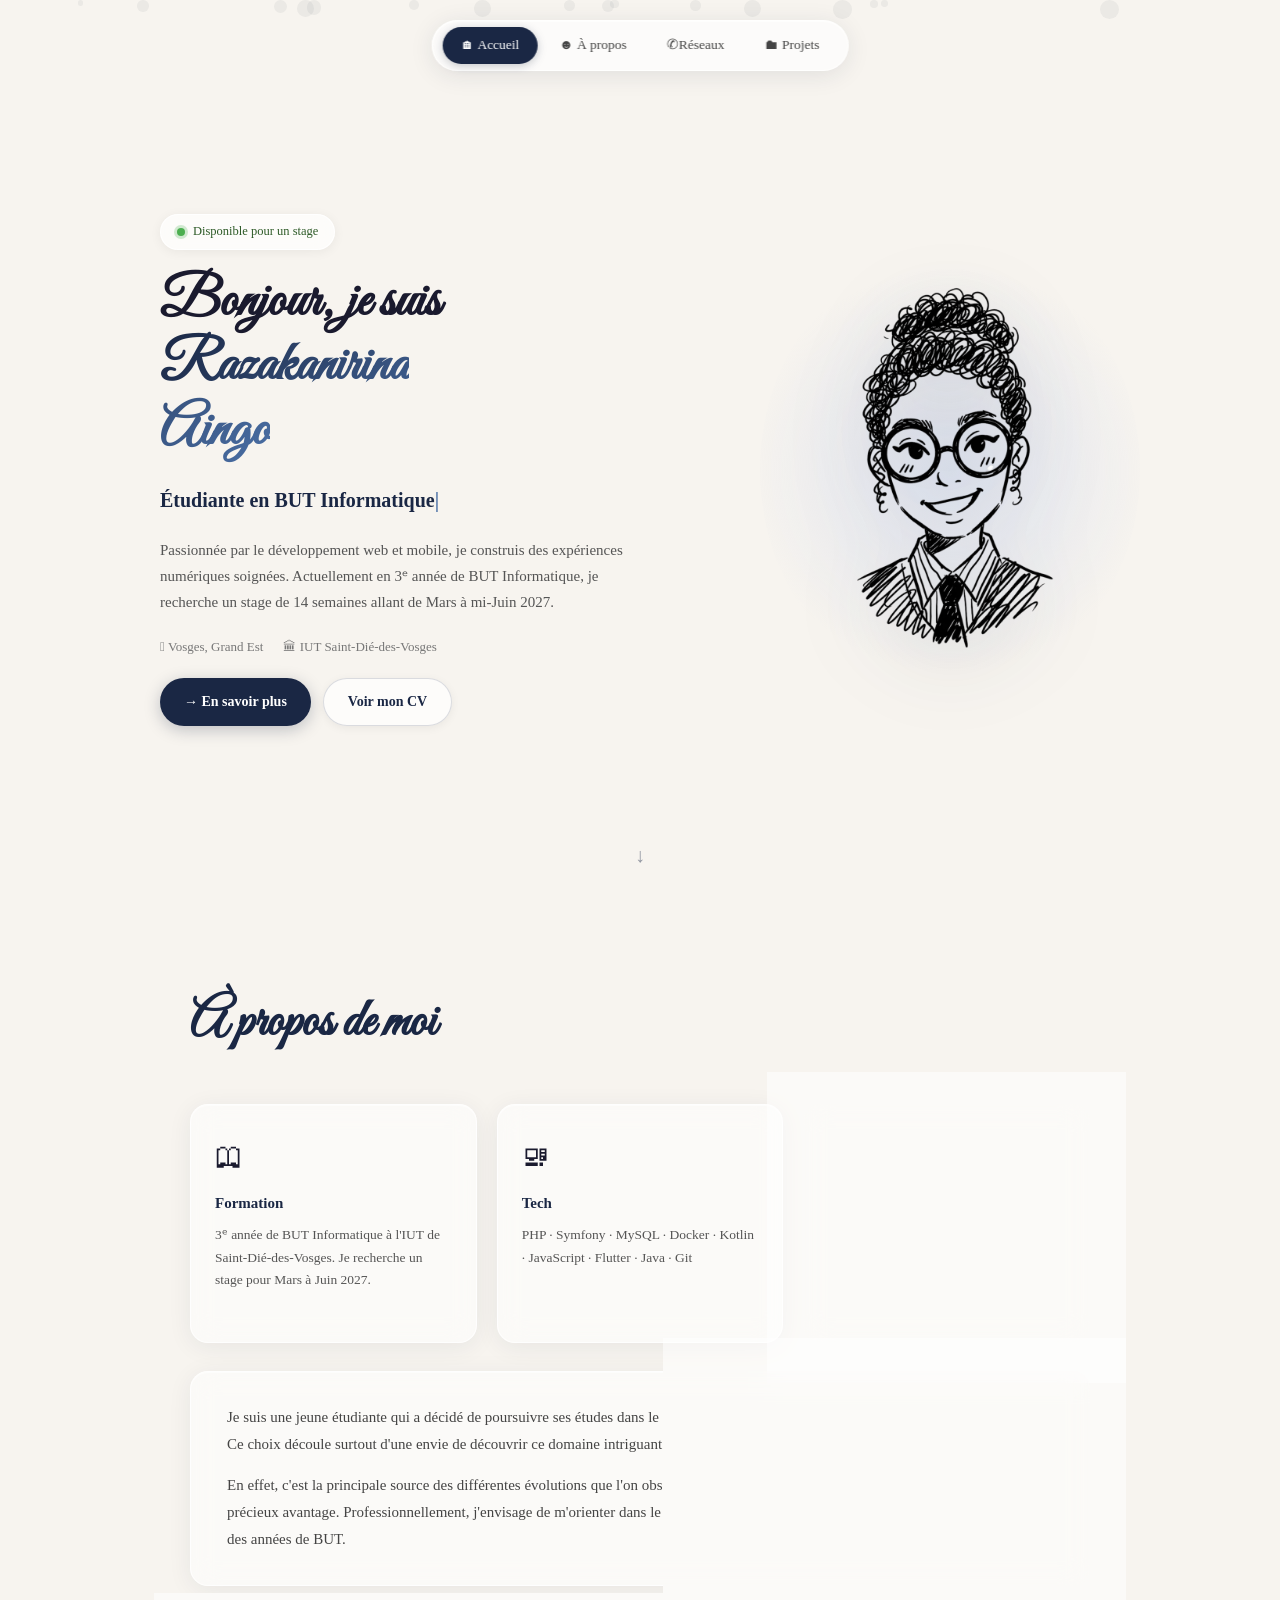
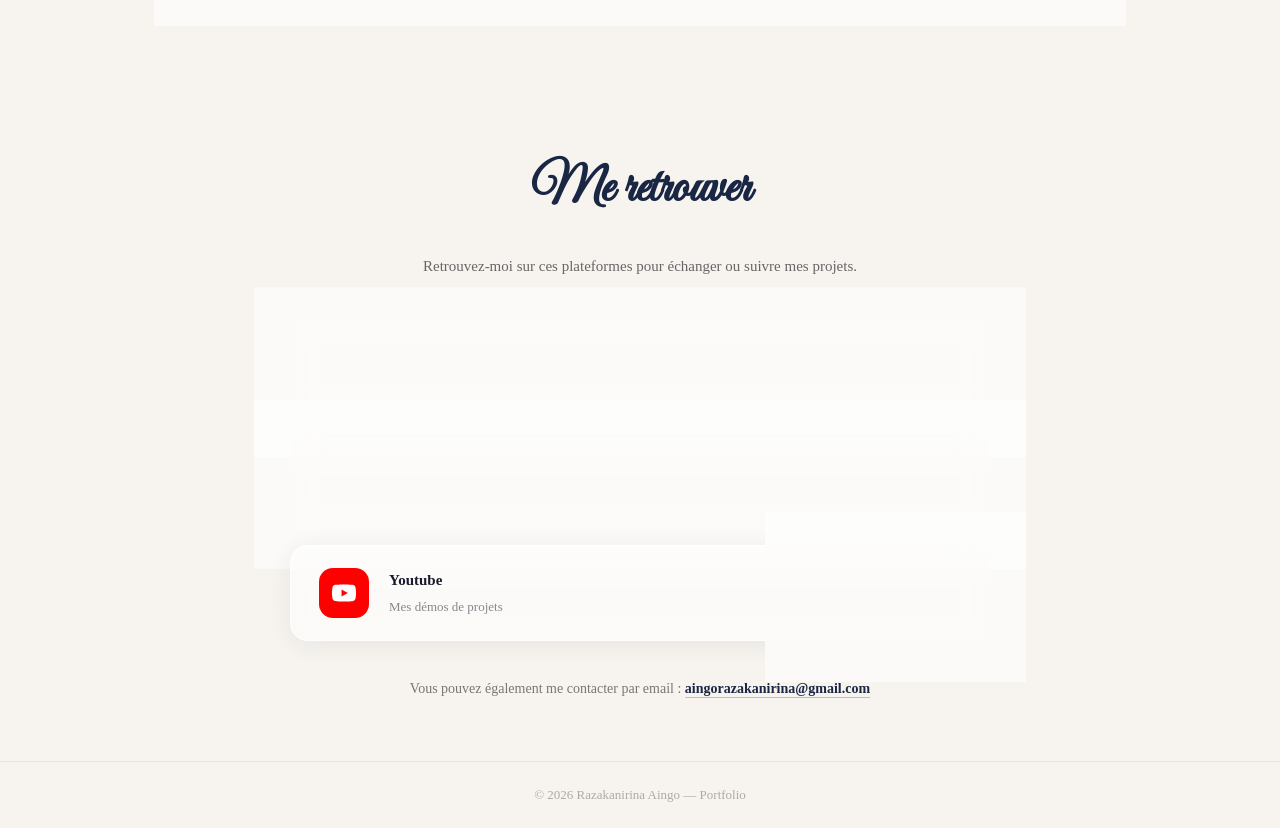
==== commit 745d7a0b: "renommage du pdf" ====
--- a/index.html
+++ b/index.html
@@ -53,7 +53,7 @@
 
       <div class="hero-actions">
         <a href="#presentation" class="btn btn-primary">→ En savoir plus</a>
-        <a href="assets/Aingo_Razakanirina-CV.pdf" class="btn btn-secondary" download> Voir mon CV</a>
+        <a href="assets/Aingo_Razakanirina_CV.pdf" class="btn btn-secondary" download> Voir mon CV</a>
       </div>
     </div>
 
